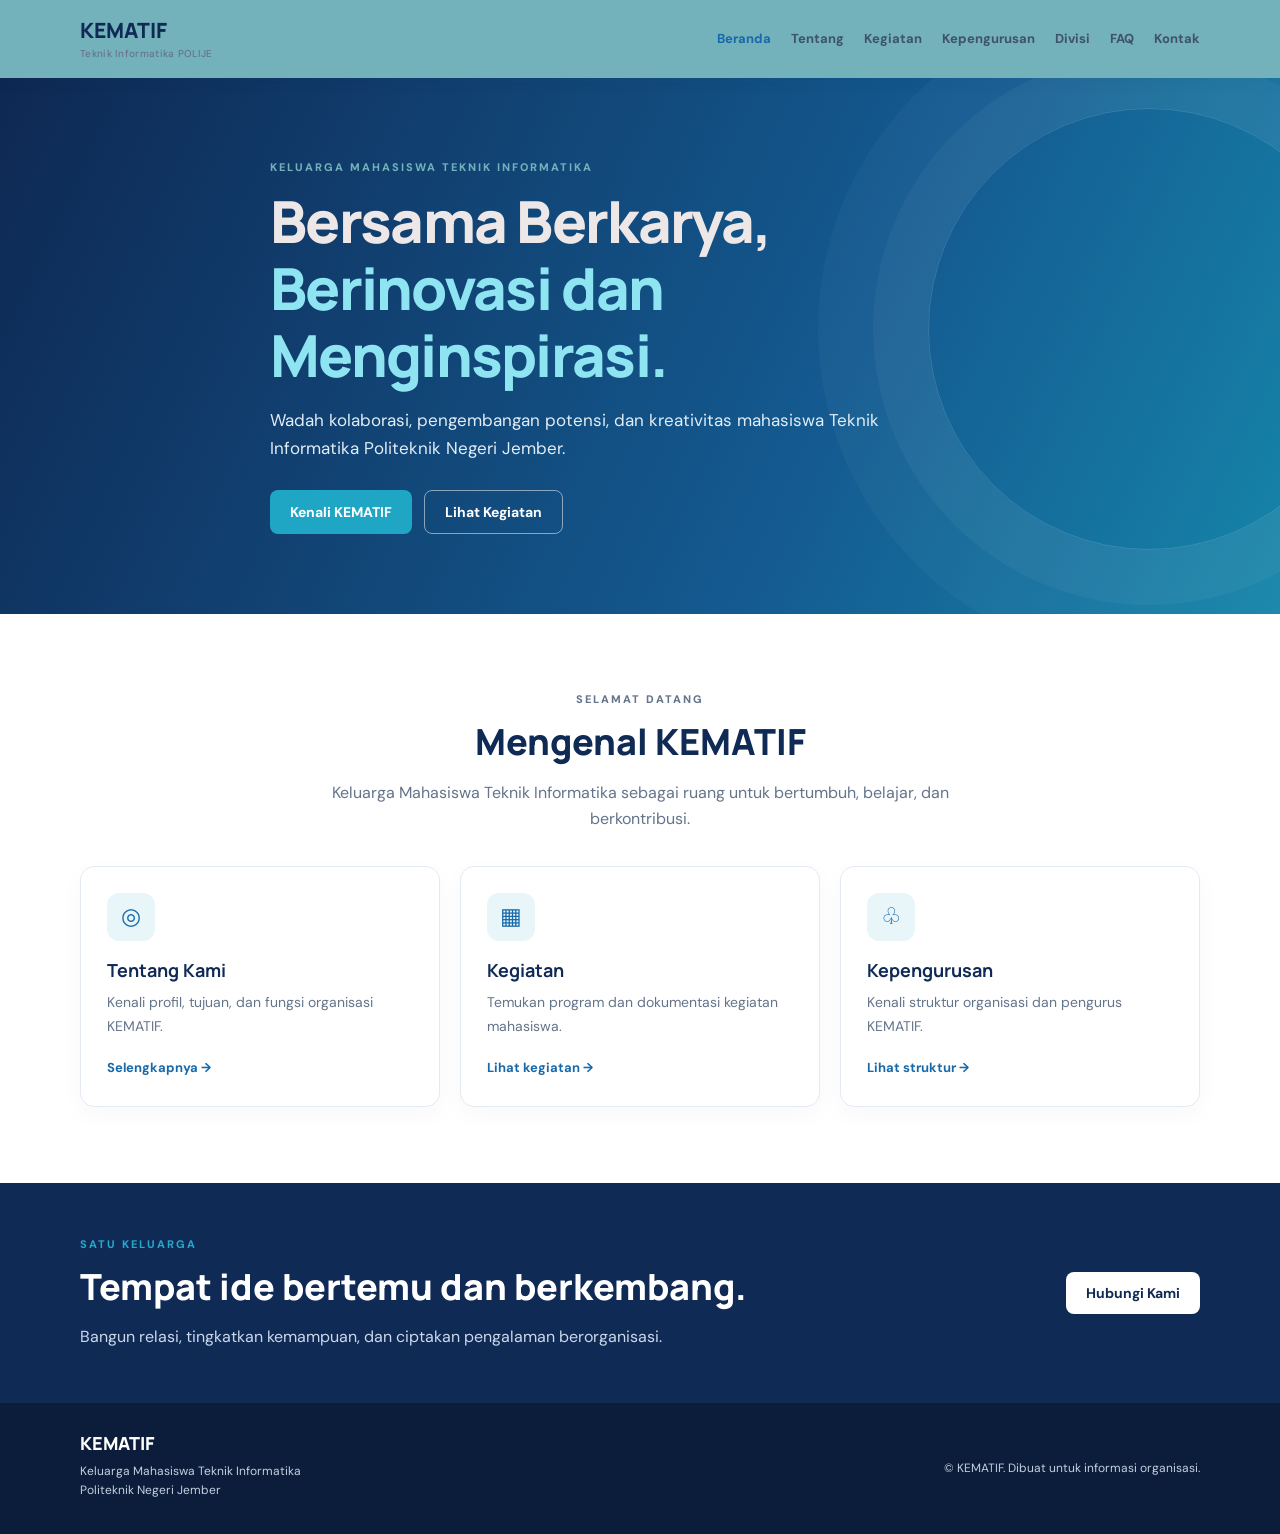
==== index.html @ 73ab449d "Menambahkan website KEMATIF" ====
<!DOCTYPE html>
<html lang="en">
<head>
  <meta charset="UTF-8"><meta name="viewport" content="width=device-width, initial-scale=1.0">
  <title>KEMATIF | Keluarga Mahasiswa Teknik Informatika</title>
  <link rel="stylesheet" href="css/style.css">
</head>
<body>
<header class="site-header">
  <nav class="navbar container">
    <a class="brand" href="index.html"><img src="images/logo-kematif.png" alt="Logo KEMATIF" onerror="this.style.display='none'"><span>KEMATIF<small>Teknik Informatika POLIJE</small></span></a>
    <button class="menu-toggle" aria-label="Buka menu" aria-expanded="false">☰</button>
    <div class="nav-links">
      <a class="active" href="index.html">Beranda</a><a href="tentang.html">Tentang</a><a href="kegiatan.html">Kegiatan</a>
      <a href="kepengurusan.html">Kepengurusan</a><a href="divisi.html">Divisi</a><a href="faq.html">FAQ</a><a href="kontak.html">Kontak</a>
    </div>
  </nav>
</header>
<main>
  <section class="hero">
    <div class="container hero-content">
      <p class="eyebrow">KELUARGA MAHASISWA TEKNIK INFORMATIKA</p>
      <h1>Bersama Berkarya,<br><span>Berinovasi dan Menginspirasi.</span></h1>
      <p>Wadah kolaborasi, pengembangan potensi, dan kreativitas mahasiswa Teknik Informatika Politeknik Negeri Jember.</p>
      <div class="hero-actions"><a class="btn primary" href="tentang.html">Kenali KEMATIF</a><a class="btn outline" href="kegiatan.html">Lihat Kegiatan</a></div>
    </div>
  </section>
  <section class="section container">
    <div class="section-heading"><p class="eyebrow">SELAMAT DATANG</p><h2>Mengenal KEMATIF</h2><p>Keluarga Mahasiswa Teknik Informatika sebagai ruang untuk bertumbuh, belajar, dan berkontribusi.</p></div>
    <div class="feature-grid">
      <article class="feature-card"><div class="feature-icon">◎</div><h3>Tentang Kami</h3><p>Kenali profil, tujuan, dan fungsi organisasi KEMATIF.</p><a href="tentang.html">Selengkapnya →</a></article>
      <article class="feature-card"><div class="feature-icon">▦</div><h3>Kegiatan</h3><p>Temukan program dan dokumentasi kegiatan mahasiswa.</p><a href="kegiatan.html">Lihat kegiatan →</a></article>
      <article class="feature-card"><div class="feature-icon">♧</div><h3>Kepengurusan</h3><p>Kenali struktur organisasi dan pengurus KEMATIF.</p><a href="kepengurusan.html">Lihat struktur →</a></article>
    </div>
  </section>
  <section class="highlight"><div class="container highlight-inner"><div><p class="eyebrow">SATU KELUARGA</p><h2>Tempat ide bertemu dan berkembang.</h2><p>Bangun relasi, tingkatkan kemampuan, dan ciptakan pengalaman berorganisasi.</p></div><a class="btn light" href="kontak.html">Hubungi Kami</a></div></section>
</main>
<footer class="footer"><div class="container footer-inner"><div><strong>KEMATIF</strong><p>Keluarga Mahasiswa Teknik Informatika<br>Politeknik Negeri Jember</p></div><div><p>© <span id="year"></span> KEMATIF. Dibuat untuk informasi organisasi.</p></div></div></footer>
<script src="js/script.js"></script></body></html>
---- css/style.css ----
@import url('https://fonts.googleapis.com/css2?family=DM+Sans:wght@400;500;600;700&family=Manrope:wght@400;500;600;700;800&display=swap');

:root {
    --navy:#102a56;
    --blue:#1769aa;
    --cyan:#27a7c9;
    --ink:#17243b;
    --muted:#64748b;
    --pale:#f5faff;
    --white:#f6eeee;
    --line:#e3eaf2
}

*{
    box-sizing:border-box;
}

html {
    scroll-behavior:smooth
}

body {
    margin:0;
    font-family:'DM Sans',sans-serif;
    color:var(--ink);
    line-height:1.65
}
        
a {
    color:inherit;
    text-decoration:none
}

.container {
    width:min(1120px,calc(100% - 40px));
    margin:auto
}

.site-header {  
    position:sticky;
    top:0;
    z-index:20;
    background:#73b2bb;
    box-shadow:0 3px 18px #0d28500d
}

.navbar {
    min-height:78px;
    display:flex;
    align-items:center;
    justify-content:space-between;
    gap:24px
}

.brand {
    display:flex;
    align-items:center;
    gap:10px;
    font-family:Manrope,sans-serif;
    font-size:21px;
    font-weight:800;
    color:var(--navy);
    line-height:1.15
}

.brand img {
    width:44px;
    height:44px;
    object-fit:contain
}

.brand small {
    display:block;
    font:500 10px 'DM Sans',sans-serif;
    color:var(--muted);
    letter-spacing:.3px;
    margin-top:4px
}

.nav-links {
    display:flex;
    align-items:center;
    gap:20px
}

.nav-links a {
    font-size:13px;
    font-weight:700;
    color:#40516a;
    transition:.2s
}

.nav-links a:hover,.nav-links a.active {
    color:var(--blue)
}

.menu-toggle {
    display:none;
    border:0;
    background:var(--pale);
    padding:9px 12px;
    border-radius:8px;
    font-size:22px;
    color:var(--navy)
}

.hero { 
    background:linear-gradient(115deg,#0e2853 0%,#145b91 65%,#1685a9 100%);
    color:rgb(238, 231, 231);
    min-height:510px;
    display:flex;
    align-items:center;
    position:relative;
    overflow:hidden
}

.hero:after {
    content:"";
    position:absolute;
    width:440px;
    height:440px;
    border:1px solid #ffffff26;
    border-radius:50%;
    right:-90px;
    top:30px;
    box-shadow:0 0 0 55px #ffffff0a,0 0 0 110px #ffffff08
}

.hero-content {
    position:relative;
    z-index:1;
    padding:80px 0;
    max-width:740px
}

.eyebrow {
    font-size:11px;
    letter-spacing:2px;
    font-weight:800;
    color:var(--cyan);
    margin:0 0 12px
}

.hero .eyebrow {
    color:#73b2bb
}

.hero h1,.page-hero h1 {
    font:800 clamp(36px,5vw,58px)/1.15 Manrope,sans-serif;
    margin:0 0 18px;
    letter-spacing:-1.7px
}

.hero h1 span {
    color:#8ee5f1
}

.hero-content>p:not(.eyebrow) {
    max-width:620px;
    color:#e1edf7;
    font-size:17px
}

.hero-actions {
    display:flex;
    gap:12px;
    margin-top:28px;
    flex-wrap:wrap
}

.btn {
    display:inline-flex;
    align-items:center;
    justify-content:center;
    border:0;
    border-radius:8px;
    padding:12px 20px;
    font:700 14px 'DM Sans',sans-serif;
    cursor:pointer;
    transition:.2s
}

.btn:hover {
    transform:translateY(-2px)

}

.primary {
    background:#20a6c5;
    color:#fff
}

.outline {
    border:1px solid #ffffff80;
    color:#fff
}

.light {
    background:#fff;
    color:var(--navy)
}

.section {
    padding-top:76px;
    padding-bottom:76px
}

.section-heading {
    text-align:center;
    max-width:680px;
    margin:0 auto 34px
}

.section-heading h2,.two-col h2,.highlight h2 {
    font:800 clamp(27px,3vw,36px)/1.2 Manrope,sans-serif;
    color:var(--navy);
    margin:0 0 12px
}

.section-heading p,.two-col p {
    color:var(--muted)
}

.section-heading.left {
    text-align:left;
    margin-left:0
}

.feature-grid {
    display:grid;
    grid-template-columns:repeat(3,1fr);
    gap:20px
}

.feature-card {
    background:#fff;
    border:1px solid var(--line);
    border-radius:14px;
    padding:26px;
    box-shadow:0 8px 25px #102a5608
}

.feature-icon {
    width:48px;
    height:48px;
    border-radius:12px;
    background:#e8f6fa;
    color:var(--blue);
    display:grid;
    place-items:center;
    font-size:23px;
    margin-bottom:17px
}

.feature-card h3 {
    font:700 18px Manrope,sans-serif;
    color:var(--navy);
    margin:0 0 9px
}

.feature-card p {
    color:var(--muted);
    font-size:14px;margin:0 0 16px
}

.feature-card a {
    font-size:13px;
    font-weight:700;
    color:var(--blue)
}

.highlight {
    background:var(--navy);
    color:#fffefe;
    padding:52px 0
}

.highlight-inner {
    display:flex;
    align-items:center;
    justify-content:space-between;
    gap:25px
}

.highlight h2 {
    color:#fff
}

.highlight p:not(.eyebrow) {
    color:#cbd9e9;
    margin-bottom:0
}

.footer {
    background:#0b1d3b;
    color:#c4d0df;
    padding:28px 0
}

.footer-inner {
    display:flex;
    justify-content:space-between;
    align-items:center;
    gap:20px;
    font-size:12px
}

.footer strong {
    font:800 18px Manrope;
    color:#fff
}

.footer p {
    margin:5px 0
}

.page-hero {
    background:linear-gradient(110deg,#102a56,#176c9e);
    color:white;
    padding:76px 0 70px
}

.page-hero h1 {
    font-size:clamp(34px,4vw,48px);
    margin-bottom:10px
}

.page-hero p:not(.eyebrow) {
    color:#d7e8f4;
    margin:0
}

.page-hero .eyebrow {
    color:#8de4f1
}

.two-col {
    display:grid;
    grid-template-columns:1.1fr .9fr;
    gap:50px;
    align-items:start
}

.info-panel {
    background:var(--pale);
    padding:28px;
    border-radius:14px;
    border:1px solid var(--line)
}

.info-panel h3 {
    margin-top:0;
    color:var(--navy)
}

.info-panel p {
    margin:10px 0
}

.soft {
    background:var(--pale)
}

.tag {
    display:inline-block;
    background:#e8f6fa;
    color:#14739b;
    padding:4px 9px;
    border-radius:30px;
    font-size:11px;
    font-weight:700;
    margin-bottom:12px
}

.gallery-grid {
    display:grid;
    grid-template-columns:repeat(3,1fr);
    gap:18px
}

.gallery-placeholder {
    height:190px;
    border-radius:13px;
    background:linear-gradient(135deg,#dcebf5,#b9d5e6);
    display:grid;
    place-items:center;
    color:#52718c;
    font-weight:700
} 

.org-chart {
    max-width:700px;
    margin:auto;
    text-align:center
}

.person {
    background:#fff;
    border:1px solid #d9e5ef;
    box-shadow:0 7px 20px #102a560d;
    border-radius:12px;
    padding:18px 25px;
    display:inline-flex;
    flex-direction:column;
    min-width:190px
}

.person strong {
    color:var(--navy)
}

.person span {
    font-size:13px;
    color:var(--muted)
}

.main-person {
    background:var(--navy);
    color:#fff
}

.main-person strong,.main-person span {
    color:#fff
}

.org-connector {
    height:28px;
    width:2px;
    background:#b8cadb;
    margin:auto
}

.org-branches {
    display:flex;
    justify-content:center;
    gap:22px;
    margin-top:25px;
    position:relative
}

.org-branches:before {
    content:"";
    height:2px;
    background:#b8cadb;
    position:absolute;
    top:-13px;
    left:calc(25% + 25px);
    right:calc(25% + 25px)
}

.narrow {
    max-width:800px
}

details {
    border:1px solid var(--line);
    border-radius:10px;
    padding:18px 20px;
    margin-bottom:12px;
    background:#fff
}

summary {
    cursor:pointer;
    font-weight:700;
    color:var(--navy)
}

details p {
    color:var(--muted);
    margin-bottom:0
}

.contact-item {
    display:flex;
    flex-direction:column;
    padding:13px 0;
    border-bottom:1px solid var(--line)
}

.contact-item b {
    color:var(--navy)
}

.contact-item span {
    color:var(--muted);
    font-size:14px
}

.contact-form {
    padding:28px;
    border:1px solid var(--line);
    border-radius:14px;
    box-shadow:0 8px 25px #102a5608
}

.contact-form h3 {
    margin-top:0;
    color:var(--navy)
}

.contact-form label {
    display:block;
    font-size:13px;
    font-weight:700;
    margin:12px 0 5px
}

.contact-form input,.contact-form textarea {
    width:100%;
    border:1px solid #d5e0eb;
    border-radius:8px;
    padding:12px;
    font:14px 'DM Sans',sans-serif;
    resize:vertical
}

.contact-form input:focus,.contact-form textarea:focus {
    outline:2px solid #a8dfea;
    border-color:var(--blue)
}

.form-note {
    font-size:12px;
    color:var(--muted)
}

@media(max-width:900px) {
    .nav-links{gap:12px}.nav-links a{font-size:12px}
}

@media(max-width:760px) {
    .menu-toggle { 
        display:block
    }
    .navbar {
        min-height:70px;
        flex-wrap:wrap;
        padding:10px 0
    }
    .nav-links {
        display:none;
        width:100%;
        flex-direction:column;
        align-items:stretch;
        gap:0;
        padding:6px 0 12px
    }
    .nav-links.open {
        display:flex
    }
    .nav-links a {
        padding:10px 5px;
        border-top:1px solid var(--line);
        font-size:14px
    }
    .hero {
        min-height:470px
    }
    .hero-content {
        padding:65px 0
    }
    .feature-grid,.gallery-grid {
        grid-template-columns:1fr
    }
    .section {
        padding-top:55px;
        padding-bottom:55px
    }
    .two-col {
        grid-template-columns:1fr;
        gap:25px
    }
    .highlight-inner,.footer-inner {
        align-items:flex-start;
        flex-direction:column
    }
    .org-branches {
        gap:10px
    }
    .person {
        min-width:0;
        padding:14px 12px
    }
    .org-branches:before {
        left:25%;
        right:25%
    }
}
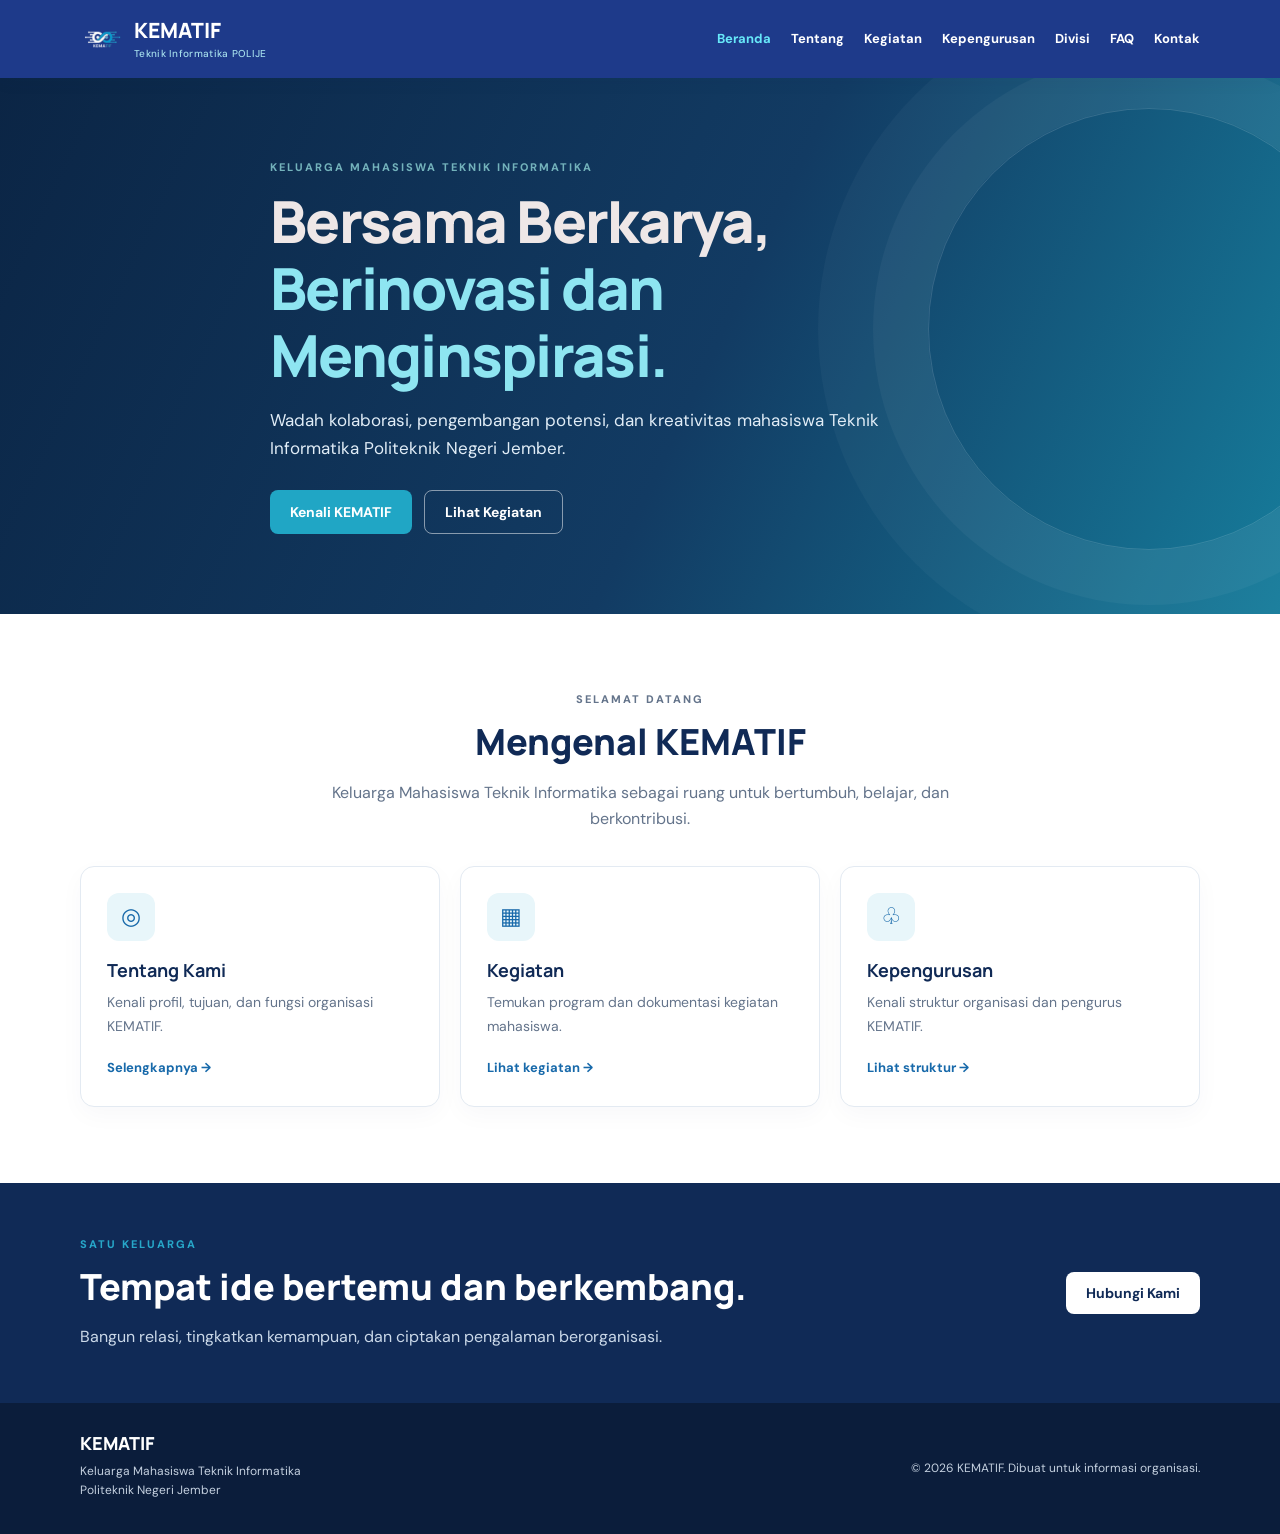
==== commit 21315b64: "merubah tata codingan" ====
--- a/index.html
+++ b/index.html
@@ -8,11 +8,20 @@
 <body>
 <header class="site-header">
   <nav class="navbar container">
-    <a class="brand" href="index.html"><img src="images/logo-kematif.png" alt="Logo KEMATIF" onerror="this.style.display='none'"><span>KEMATIF<small>Teknik Informatika POLIJE</small></span></a>
+    <a class="brand" href="index.html">
+      <img src="images/logo-kematif.png" alt="Logo KEMATIF" onerror="this.style.display='none'">
+      <span>KEMATIF<small>Teknik Informatika POLIJE</small>
+    </span>
+    </a>
     <button class="menu-toggle" aria-label="Buka menu" aria-expanded="false">☰</button>
     <div class="nav-links">
-      <a class="active" href="index.html">Beranda</a><a href="tentang.html">Tentang</a><a href="kegiatan.html">Kegiatan</a>
-      <a href="kepengurusan.html">Kepengurusan</a><a href="divisi.html">Divisi</a><a href="faq.html">FAQ</a><a href="kontak.html">Kontak</a>
+      <a class="active" href="index.html">Beranda</a>
+      <a href="tentang.html">Tentang</a>
+      <a href="kegiatan.html">Kegiatan</a>
+      <a href="kepengurusan.html">Kepengurusan</a>
+      <a href="divisi.html">Divisi</a>
+      <a href="faq.html">FAQ</a>
+      <a href="kontak.html">Kontak</a>
     </div>
   </nav>
 </header>
@@ -20,20 +29,56 @@
   <section class="hero">
     <div class="container hero-content">
       <p class="eyebrow">KELUARGA MAHASISWA TEKNIK INFORMATIKA</p>
-      <h1>Bersama Berkarya,<br><span>Berinovasi dan Menginspirasi.</span></h1>
+      <h1>Bersama Berkarya,<br>
+        <span>Berinovasi dan Menginspirasi.</span>
+      </h1>
       <p>Wadah kolaborasi, pengembangan potensi, dan kreativitas mahasiswa Teknik Informatika Politeknik Negeri Jember.</p>
-      <div class="hero-actions"><a class="btn primary" href="tentang.html">Kenali KEMATIF</a><a class="btn outline" href="kegiatan.html">Lihat Kegiatan</a></div>
+      <div class="hero-actions">
+        <a class="btn primary" href="tentang.html">Kenali KEMATIF</a>
+        <a class="btn outline" href="kegiatan.html">Lihat Kegiatan</a>
+      </div>
     </div>
   </section>
   <section class="section container">
-    <div class="section-heading"><p class="eyebrow">SELAMAT DATANG</p><h2>Mengenal KEMATIF</h2><p>Keluarga Mahasiswa Teknik Informatika sebagai ruang untuk bertumbuh, belajar, dan berkontribusi.</p></div>
+    <div class="section-heading">
+      <p class="eyebrow">SELAMAT DATANG</p>
+      <h2>Mengenal KEMATIF</h2>
+      <p>Keluarga Mahasiswa Teknik Informatika sebagai ruang untuk bertumbuh, belajar, dan berkontribusi.</p>
+    </div>
     <div class="feature-grid">
-      <article class="feature-card"><div class="feature-icon">◎</div><h3>Tentang Kami</h3><p>Kenali profil, tujuan, dan fungsi organisasi KEMATIF.</p><a href="tentang.html">Selengkapnya →</a></article>
-      <article class="feature-card"><div class="feature-icon">▦</div><h3>Kegiatan</h3><p>Temukan program dan dokumentasi kegiatan mahasiswa.</p><a href="kegiatan.html">Lihat kegiatan →</a></article>
-      <article class="feature-card"><div class="feature-icon">♧</div><h3>Kepengurusan</h3><p>Kenali struktur organisasi dan pengurus KEMATIF.</p><a href="kepengurusan.html">Lihat struktur →</a></article>
+      <article class="feature-card">
+        <div class="feature-icon">◎</div>
+        <h3>Tentang Kami</h3>
+        <p>Kenali profil, tujuan, dan fungsi organisasi KEMATIF.</p>
+        <a href="tentang.html">Selengkapnya →</a>
+      </article>
+      <article class="feature-card">
+        <div class="feature-icon">▦</div>
+        <h3>Kegiatan</h3>
+        <p>Temukan program dan dokumentasi kegiatan mahasiswa.</p>
+        <a href="kegiatan.html">Lihat kegiatan →</a>
+      </article>
+      <article class="feature-card">
+        <div class="feature-icon">♧</div>
+        <h3>Kepengurusan</h3><p>Kenali struktur organisasi dan pengurus KEMATIF.</p><a href="kepengurusan.html">Lihat struktur →</a></article>
     </div>
   </section>
-  <section class="highlight"><div class="container highlight-inner"><div><p class="eyebrow">SATU KELUARGA</p><h2>Tempat ide bertemu dan berkembang.</h2><p>Bangun relasi, tingkatkan kemampuan, dan ciptakan pengalaman berorganisasi.</p></div><a class="btn light" href="kontak.html">Hubungi Kami</a></div></section>
+  <section class="highlight">
+    <div class="container highlight-inner"><div>
+      <p class="eyebrow">SATU KELUARGA</p><h2>Tempat ide bertemu dan berkembang.</h2><p>Bangun relasi, tingkatkan kemampuan, dan ciptakan pengalaman berorganisasi.</p></div><a class="btn light" href="kontak.html">Hubungi Kami</a></div></section>
 </main>
-<footer class="footer"><div class="container footer-inner"><div><strong>KEMATIF</strong><p>Keluarga Mahasiswa Teknik Informatika<br>Politeknik Negeri Jember</p></div><div><p>© <span id="year"></span> KEMATIF. Dibuat untuk informasi organisasi.</p></div></div></footer>
-<script src="js/script.js"></script></body></html>+<footer class="footer">
+  <div class="container footer-inner">
+    <div><strong>KEMATIF</strong>
+      <p>Keluarga Mahasiswa Teknik Informatika<br>Politeknik Negeri Jember</p>
+    </div>
+    <div>
+      <p>© <span id="year"></span>
+         KEMATIF. Dibuat untuk informasi organisasi.
+       </p>
+      </div>
+    </div>
+  </footer>
+<script src="js/script.js"></script>
+</body>
+</html>
--- a/css/style.css
+++ b/css/style.css
@@ -1,589 +1,619 @@
 @import url('https://fonts.googleapis.com/css2?family=DM+Sans:wght@400;500;600;700&family=Manrope:wght@400;500;600;700;800&display=swap');
 
 :root {
-    --navy:#102a56;
-    --blue:#1769aa;
-    --cyan:#27a7c9;
-    --ink:#17243b;
-    --muted:#64748b;
-    --pale:#f5faff;
-    --white:#f6eeee;
-    --line:#e3eaf2
-}
-
-*{
-    box-sizing:border-box;
+    --navy: #102a56;
+    --blue: #1769aa;
+    --cyan: #27a7c9;
+    --ink: #17243b;
+    --muted: #64748b;
+    --pale: #f5faff;
+    --white: #f6eeee;
+    --line: #e3eaf2
+}
+
+* {
+    box-sizing: border-box;
 }
 
 html {
-    scroll-behavior:smooth
+    scroll-behavior: smooth
 }
 
 body {
-    margin:0;
-    font-family:'DM Sans',sans-serif;
-    color:var(--ink);
-    line-height:1.65
-}
-        
+    margin: 0;
+    font-family: 'DM Sans', sans-serif;
+    color: var(--ink);
+    line-height: 1.65
+}
+
 a {
-    color:inherit;
-    text-decoration:none
+    color: inherit;
+    text-decoration: none
 }
 
 .container {
-    width:min(1120px,calc(100% - 40px));
-    margin:auto
-}
-
-.site-header {  
-    position:sticky;
-    top:0;
-    z-index:20;
-    background:#73b2bb;
-    box-shadow:0 3px 18px #0d28500d
+    width: min(1120px, calc(100% - 40px));
+    margin: auto
+}
+
+.site-header {
+    background-color: #123b63;
+    position: sticky;
+    top: 0;
+    z-index: 20;
+    background: #1e3a8a;
+    box-shadow: 0 3px 18px #0d28500d
 }
 
 .navbar {
-    min-height:78px;
-    display:flex;
-    align-items:center;
-    justify-content:space-between;
-    gap:24px
+    min-height: 78px;
+    display: flex;
+    align-items: center;
+    justify-content: space-between;
+    gap: 24px
 }
 
 .brand {
-    display:flex;
-    align-items:center;
-    gap:10px;
-    font-family:Manrope,sans-serif;
-    font-size:21px;
-    font-weight:800;
-    color:var(--navy);
-    line-height:1.15
+    display: flex;
+    align-items: center;
+    gap: 10px;
+    font-family: Manrope, sans-serif;
+    font-size: 21px;
+    font-weight: 800;
+    color: #ffff;
+    line-height: 1.15
 }
 
 .brand img {
-    width:44px;
-    height:44px;
-    object-fit:contain
+    width: 44px;
+    height: 44px;
+    object-fit: contain
 }
 
 .brand small {
-    display:block;
-    font:500 10px 'DM Sans',sans-serif;
-    color:var(--muted);
-    letter-spacing:.3px;
-    margin-top:4px
+    display: block;
+    font: 500 10px 'DM Sans', sans-serif;
+    color: #a5ddeb;
+    letter-spacing: .3px;
+    margin-top: 4px
 }
 
 .nav-links {
-    display:flex;
-    align-items:center;
-    gap:20px
+    display: flex;
+    align-items: center;
+    gap: 20px
 }
 
 .nav-links a {
-    font-size:13px;
-    font-weight:700;
-    color:#40516a;
-    transition:.2s
-}
-
-.nav-links a:hover,.nav-links a.active {
-    color:var(--blue)
+    font-size: 13px;
+    font-weight: 700;
+    color: #ffff;
+    transition: .2s
+}
+
+.nav-links a:hover,
+.nav-links a.active {
+    color: #67e8f9;
 }
 
 .menu-toggle {
-    display:none;
-    border:0;
-    background:var(--pale);
-    padding:9px 12px;
-    border-radius:8px;
-    font-size:22px;
-    color:var(--navy)
-}
-
-.hero { 
-    background:linear-gradient(115deg,#0e2853 0%,#145b91 65%,#1685a9 100%);
-    color:rgb(238, 231, 231);
-    min-height:510px;
-    display:flex;
-    align-items:center;
-    position:relative;
-    overflow:hidden
+    display: none;
+    border: 0;
+    background: var(--pale);
+    padding: 9px 12px;
+    border-radius: 8px;
+    font-size: 22px;
+    color: var(--navy)
+}
+
+.hero {
+    background: linear-gradient(115deg, #0b2545 0%, #123b63 55%, #167c9b 100%);
+    color: rgb(238, 231, 231);
+    min-height: 510px;
+    display: flex;
+    align-items: center;
+    position: relative;
+    overflow: hidden ;
 }
 
 .hero:after {
-    content:"";
-    position:absolute;
-    width:440px;
-    height:440px;
-    border:1px solid #ffffff26;
-    border-radius:50%;
-    right:-90px;
-    top:30px;
-    box-shadow:0 0 0 55px #ffffff0a,0 0 0 110px #ffffff08
+    content: "";
+    position: absolute;
+    width: 440px;
+    height: 440px;
+    border: 1px solid #ffffff26;
+    border-radius: 50%;
+    right: -90px;
+    top: 30px;
+    box-shadow: 0 0 0 55px #ffffff0a, 0 0 0 110px #ffffff08
 }
 
 .hero-content {
-    position:relative;
-    z-index:1;
-    padding:80px 0;
-    max-width:740px
+    position: relative;
+    z-index: 1;
+    padding: 80px 0;
+    max-width: 740px
 }
 
 .eyebrow {
-    font-size:11px;
-    letter-spacing:2px;
-    font-weight:800;
-    color:var(--cyan);
-    margin:0 0 12px
+    font-size: 11px;
+    letter-spacing: 2px;
+    font-weight: 800;
+    color: var(--cyan);
+    margin: 0 0 12px
 }
 
 .hero .eyebrow {
-    color:#73b2bb
-}
-
-.hero h1,.page-hero h1 {
-    font:800 clamp(36px,5vw,58px)/1.15 Manrope,sans-serif;
-    margin:0 0 18px;
-    letter-spacing:-1.7px
+    color: #73b2bb
+}
+
+.hero h1,
+.page-hero h1 {
+    font: 800 clamp(36px, 5vw, 58px)/1.15 Manrope, sans-serif;
+    margin: 0 0 18px;
+    letter-spacing: -1.7px
 }
 
 .hero h1 span {
-    color:#8ee5f1
+    color: #8ee5f1
 }
 
 .hero-content>p:not(.eyebrow) {
-    max-width:620px;
-    color:#e1edf7;
-    font-size:17px
+    max-width: 620px;
+    color: #e1edf7;
+    font-size: 17px
 }
 
 .hero-actions {
-    display:flex;
-    gap:12px;
-    margin-top:28px;
-    flex-wrap:wrap
+    display: flex;
+    gap: 12px;
+    margin-top: 28px;
+    flex-wrap: wrap
 }
 
 .btn {
-    display:inline-flex;
-    align-items:center;
-    justify-content:center;
-    border:0;
-    border-radius:8px;
-    padding:12px 20px;
-    font:700 14px 'DM Sans',sans-serif;
-    cursor:pointer;
-    transition:.2s
+    display: inline-flex;
+    align-items: center;
+    justify-content: center;
+    border: 0;
+    border-radius: 8px;
+    padding: 12px 20px;
+    font: 700 14px 'DM Sans', sans-serif;
+    cursor: pointer;
+    transition: .2s
 }
 
 .btn:hover {
-    transform:translateY(-2px)
-
+    transform: translateY(-2px)
 }
 
 .primary {
-    background:#20a6c5;
-    color:#fff
+    background: #20a6c5;
+    color: #fff
 }
 
 .outline {
-    border:1px solid #ffffff80;
-    color:#fff
+    border: 1px solid #ffffff80;
+    color: #fff
 }
 
 .light {
-    background:#fff;
-    color:var(--navy)
+    background: #fff;
+    color: var(--navy)
 }
 
 .section {
-    padding-top:76px;
-    padding-bottom:76px
+    padding-top: 76px;
+    padding-bottom: 76px
 }
 
 .section-heading {
-    text-align:center;
-    max-width:680px;
-    margin:0 auto 34px
-}
-
-.section-heading h2,.two-col h2,.highlight h2 {
-    font:800 clamp(27px,3vw,36px)/1.2 Manrope,sans-serif;
-    color:var(--navy);
-    margin:0 0 12px
-}
-
-.section-heading p,.two-col p {
-    color:var(--muted)
+    text-align: center;
+    max-width: 680px;
+    margin: 0 auto 34px
+}
+
+.section-heading h2,
+.two-col h2,
+.highlight h2 {
+    font: 800 clamp(27px, 3vw, 36px)/1.2 Manrope, sans-serif;
+    color: var(--navy);
+    margin: 0 0 12px
+}
+
+.section-heading p,
+.two-col p {
+    color: var(--muted)
 }
 
 .section-heading.left {
-    text-align:left;
-    margin-left:0
+    text-align: left;
+    margin-left: 0
 }
 
 .feature-grid {
-    display:grid;
-    grid-template-columns:repeat(3,1fr);
-    gap:20px
+    display: grid;
+    grid-template-columns: repeat(3, 1fr);
+    gap: 20px
 }
 
 .feature-card {
-    background:#fff;
-    border:1px solid var(--line);
-    border-radius:14px;
-    padding:26px;
-    box-shadow:0 8px 25px #102a5608
+    background: #fff;
+    border: 1px solid var(--line);
+    border-radius: 14px;
+    padding: 26px;
+    box-shadow: 0 8px 25px #102a5608
 }
 
 .feature-icon {
-    width:48px;
-    height:48px;
-    border-radius:12px;
-    background:#e8f6fa;
-    color:var(--blue);
-    display:grid;
-    place-items:center;
-    font-size:23px;
-    margin-bottom:17px
+    width: 48px;
+    height: 48px;
+    border-radius: 12px;
+    background: #e8f6fa;
+    color: var(--blue);
+    display: grid;
+    place-items: center;
+    font-size: 23px;
+    margin-bottom: 17px
 }
 
 .feature-card h3 {
-    font:700 18px Manrope,sans-serif;
-    color:var(--navy);
-    margin:0 0 9px
+    font: 700 18px Manrope, sans-serif;
+    color: var(--navy);
+    margin: 0 0 9px
 }
 
 .feature-card p {
-    color:var(--muted);
-    font-size:14px;margin:0 0 16px
+    color: var(--muted);
+    font-size: 14px;
+    margin: 0 0 16px
 }
 
 .feature-card a {
-    font-size:13px;
-    font-weight:700;
-    color:var(--blue)
+    font-size: 13px;
+    font-weight: 700;
+    color: var(--blue)
 }
 
 .highlight {
-    background:var(--navy);
-    color:#fffefe;
-    padding:52px 0
+    background: var(--navy);
+    color: #fffefe;
+    padding: 52px 0
 }
 
 .highlight-inner {
-    display:flex;
-    align-items:center;
-    justify-content:space-between;
-    gap:25px
+    display: flex;
+    align-items: center;
+    justify-content: space-between;
+    gap: 25px
 }
 
 .highlight h2 {
-    color:#fff
+    color: #fff
 }
 
 .highlight p:not(.eyebrow) {
-    color:#cbd9e9;
-    margin-bottom:0
+    color: #cbd9e9;
+    margin-bottom: 0
 }
 
 .footer {
-    background:#0b1d3b;
-    color:#c4d0df;
-    padding:28px 0
+    background: #0b1d3b;
+    color: #c4d0df;
+    padding: 28px 0
 }
 
 .footer-inner {
-    display:flex;
-    justify-content:space-between;
-    align-items:center;
-    gap:20px;
-    font-size:12px
+    display: flex;
+    justify-content: space-between;
+    align-items: center;
+    gap: 20px;
+    font-size: 12px
 }
 
 .footer strong {
-    font:800 18px Manrope;
-    color:#fff
+    font: 800 18px Manrope;
+    color: #fff
 }
 
 .footer p {
-    margin:5px 0
+    margin: 5px 0
 }
 
 .page-hero {
-    background:linear-gradient(110deg,#102a56,#176c9e);
-    color:white;
-    padding:76px 0 70px
+    background: linear-gradient(110deg, #102a56, #176c9e);
+    color: white;
+    padding: 76px 0 70px
 }
 
 .page-hero h1 {
-    font-size:clamp(34px,4vw,48px);
-    margin-bottom:10px
+    font-size: clamp(34px, 4vw, 48px);
+    margin-bottom: 10px
 }
 
 .page-hero p:not(.eyebrow) {
-    color:#d7e8f4;
-    margin:0
+    color: #d7e8f4;
+    margin: 0
 }
 
 .page-hero .eyebrow {
-    color:#8de4f1
+    color: #8de4f1
 }
 
 .two-col {
-    display:grid;
-    grid-template-columns:1.1fr .9fr;
-    gap:50px;
-    align-items:start
+    display: grid;
+    grid-template-columns: 1.1fr .9fr;
+    gap: 50px;
+    align-items: start
 }
 
 .info-panel {
-    background:var(--pale);
-    padding:28px;
-    border-radius:14px;
-    border:1px solid var(--line)
+    background: var(--pale);
+    padding: 28px;
+    border-radius: 14px;
+    border: 1px solid var(--line)
 }
 
 .info-panel h3 {
-    margin-top:0;
-    color:var(--navy)
+    margin-top: 0;
+    color: var(--navy)
 }
 
 .info-panel p {
-    margin:10px 0
+    margin: 10px 0
 }
 
 .soft {
-    background:var(--pale)
+    background: var(--pale)
 }
 
 .tag {
-    display:inline-block;
-    background:#e8f6fa;
-    color:#14739b;
-    padding:4px 9px;
-    border-radius:30px;
-    font-size:11px;
-    font-weight:700;
-    margin-bottom:12px
+    display: inline-block;
+    background: #e8f6fa;
+    color: #14739b;
+    padding: 4px 9px;
+    border-radius: 30px;
+    font-size: 11px;
+    font-weight: 700;
+    margin-bottom: 12px
 }
 
 .gallery-grid {
-    display:grid;
-    grid-template-columns:repeat(3,1fr);
-    gap:18px
+    display: grid;
+    grid-template-columns: repeat(3, 1fr);
+    gap: 18px
 }
 
 .gallery-placeholder {
-    height:190px;
-    border-radius:13px;
-    background:linear-gradient(135deg,#dcebf5,#b9d5e6);
-    display:grid;
-    place-items:center;
-    color:#52718c;
-    font-weight:700
-} 
+    height: 190px;
+    border-radius: 13px;
+    background: linear-gradient(135deg, #dcebf5, #b9d5e6);
+    display: grid;
+    place-items: center;
+    color: #52718c;
+    font-weight: 700
+}
 
 .org-chart {
-    max-width:700px;
-    margin:auto;
-    text-align:center
+    max-width: 700px;
+    margin: auto;
+    text-align: center
 }
 
 .person {
-    background:#fff;
-    border:1px solid #d9e5ef;
-    box-shadow:0 7px 20px #102a560d;
-    border-radius:12px;
-    padding:18px 25px;
-    display:inline-flex;
-    flex-direction:column;
-    min-width:190px
+    background: #fff;
+    border: 1px solid #d9e5ef;
+    box-shadow: 0 7px 20px #102a560d;
+    border-radius: 12px;
+    padding: 18px 25px;
+    display: inline-flex;
+    flex-direction: column;
+    min-width: 190px
 }
 
 .person strong {
-    color:var(--navy)
+    color: var(--navy)
 }
 
 .person span {
-    font-size:13px;
-    color:var(--muted)
+    font-size: 13px;
+    color: var(--muted)
 }
 
 .main-person {
-    background:var(--navy);
-    color:#fff
-}
-
-.main-person strong,.main-person span {
-    color:#fff
+    background: var(--navy);
+    color: #fff
+}
+
+.main-person strong,
+.main-person span {
+    color: #fff
 }
 
 .org-connector {
-    height:28px;
-    width:2px;
-    background:#b8cadb;
-    margin:auto
+    height: 28px;
+    width: 2px;
+    background: #b8cadb;
+    margin: auto
 }
 
 .org-branches {
-    display:flex;
-    justify-content:center;
-    gap:22px;
-    margin-top:25px;
-    position:relative
+    display: flex;
+    justify-content: center;
+    gap: 22px;
+    margin-top: 25px;
+    position: relative
 }
 
 .org-branches:before {
-    content:"";
-    height:2px;
-    background:#b8cadb;
-    position:absolute;
-    top:-13px;
-    left:calc(25% + 25px);
-    right:calc(25% + 25px)
+    content: "";
+    height: 2px;
+    background: #b8cadb;
+    position: absolute;
+    top: -13px;
+    left: calc(25% + 25px);
+    right: calc(25% + 25px)
 }
 
 .narrow {
-    max-width:800px
+    max-width: 800px
 }
 
 details {
-    border:1px solid var(--line);
-    border-radius:10px;
-    padding:18px 20px;
-    margin-bottom:12px;
-    background:#fff
+    border: 1px solid var(--line);
+    border-radius: 10px;
+    padding: 18px 20px;
+    margin-bottom: 12px;
+    background: #fff
 }
 
 summary {
-    cursor:pointer;
-    font-weight:700;
-    color:var(--navy)
+    cursor: pointer;
+    font-weight: 700;
+    color: var(--navy)
 }
 
 details p {
-    color:var(--muted);
-    margin-bottom:0
+    color: var(--muted);
+    margin-bottom: 0
 }
 
 .contact-item {
-    display:flex;
-    flex-direction:column;
-    padding:13px 0;
-    border-bottom:1px solid var(--line)
+    display: flex;
+    flex-direction: column;
+    padding: 13px 0;
+    border-bottom: 1px solid var(--line)
 }
 
 .contact-item b {
-    color:var(--navy)
+    color: var(--navy)
 }
 
 .contact-item span {
-    color:var(--muted);
-    font-size:14px
+    color: var(--muted);
+    font-size: 14px
 }
 
 .contact-form {
-    padding:28px;
-    border:1px solid var(--line);
-    border-radius:14px;
-    box-shadow:0 8px 25px #102a5608
+    padding: 28px;
+    border: 1px solid var(--line);
+    border-radius: 14px;
+    box-shadow: 0 8px 25px #102a5608
 }
 
 .contact-form h3 {
-    margin-top:0;
-    color:var(--navy)
+    margin-top: 0;
+    color: var(--navy)
 }
 
 .contact-form label {
-    display:block;
-    font-size:13px;
-    font-weight:700;
-    margin:12px 0 5px
-}
-
-.contact-form input,.contact-form textarea {
-    width:100%;
-    border:1px solid #d5e0eb;
-    border-radius:8px;
-    padding:12px;
-    font:14px 'DM Sans',sans-serif;
-    resize:vertical
-}
-
-.contact-form input:focus,.contact-form textarea:focus {
-    outline:2px solid #a8dfea;
-    border-color:var(--blue)
+    display: block;
+    font-size: 13px;
+    font-weight: 700;
+    margin: 12px 0 5px
+}
+
+.contact-form input,
+.contact-form textarea {
+    width: 100%;
+    border: 1px solid #d5e0eb;
+    border-radius: 8px;
+    padding: 12px;
+    font: 14px 'DM Sans', sans-serif;
+    resize: vertical
+}
+
+.contact-form input:focus,
+.contact-form textarea:focus {
+    outline: 2px solid #a8dfea;
+    border-color: var(--blue)
 }
 
 .form-note {
-    font-size:12px;
-    color:var(--muted)
+    font-size: 12px;
+    color: var(--muted)
 }
 
 @media(max-width:900px) {
-    .nav-links{gap:12px}.nav-links a{font-size:12px}
+    .nav-links {
+        gap: 12px
+    }
+
+    .nav-links a {
+        font-size: 12px
+    }
 }
 
 @media(max-width:760px) {
-    .menu-toggle { 
-        display:block
-    }
+    .menu-toggle {
+        display: block
+    }
+
     .navbar {
-        min-height:70px;
-        flex-wrap:wrap;
-        padding:10px 0
-    }
+        min-height: 70px;
+        flex-wrap: wrap;
+        padding: 10px 0
+    }
+
     .nav-links {
-        display:none;
-        width:100%;
-        flex-direction:column;
-        align-items:stretch;
-        gap:0;
-        padding:6px 0 12px
-    }
+        display: none;
+        width: 100%;
+        flex-direction: column;
+        align-items: stretch;
+        gap: 0;
+        padding: 6px 0 12px
+    }
+
     .nav-links.open {
-        display:flex
-    }
+        display: flex
+    }
+
     .nav-links a {
-        padding:10px 5px;
-        border-top:1px solid var(--line);
-        font-size:14px
-    }
+        padding: 10px 5px;
+        border-top: 1px solid var(--line);
+        font-size: 14px
+    }
+
     .hero {
-        min-height:470px
-    }
+        min-height: 470px
+    }
+
     .hero-content {
-        padding:65px 0
-    }
-    .feature-grid,.gallery-grid {
-        grid-template-columns:1fr
-    }
+        padding: 65px 0
+    }
+
+    .feature-grid,
+    .gallery-grid {
+        grid-template-columns: 1fr
+    }
+
     .section {
-        padding-top:55px;
-        padding-bottom:55px
-    }
+        padding-top: 55px;
+        padding-bottom: 55px
+    }
+
     .two-col {
-        grid-template-columns:1fr;
-        gap:25px
-    }
-    .highlight-inner,.footer-inner {
-        align-items:flex-start;
-        flex-direction:column
-    }
+        grid-template-columns: 1fr;
+        gap: 25px
+    }
+
+    .highlight-inner,
+    .footer-inner {
+        align-items: flex-start;
+        flex-direction: column
+    }
+
     .org-branches {
-        gap:10px
-    }
+        gap: 10px
+    }
+
     .person {
-        min-width:0;
-        padding:14px 12px
-    }
+        min-width: 0;
+        padding: 14px 12px
+    }
+
     .org-branches:before {
-        left:25%;
-        right:25%
-    }
-}
+        left: 25%;
+        right: 25%
+    }
+}
